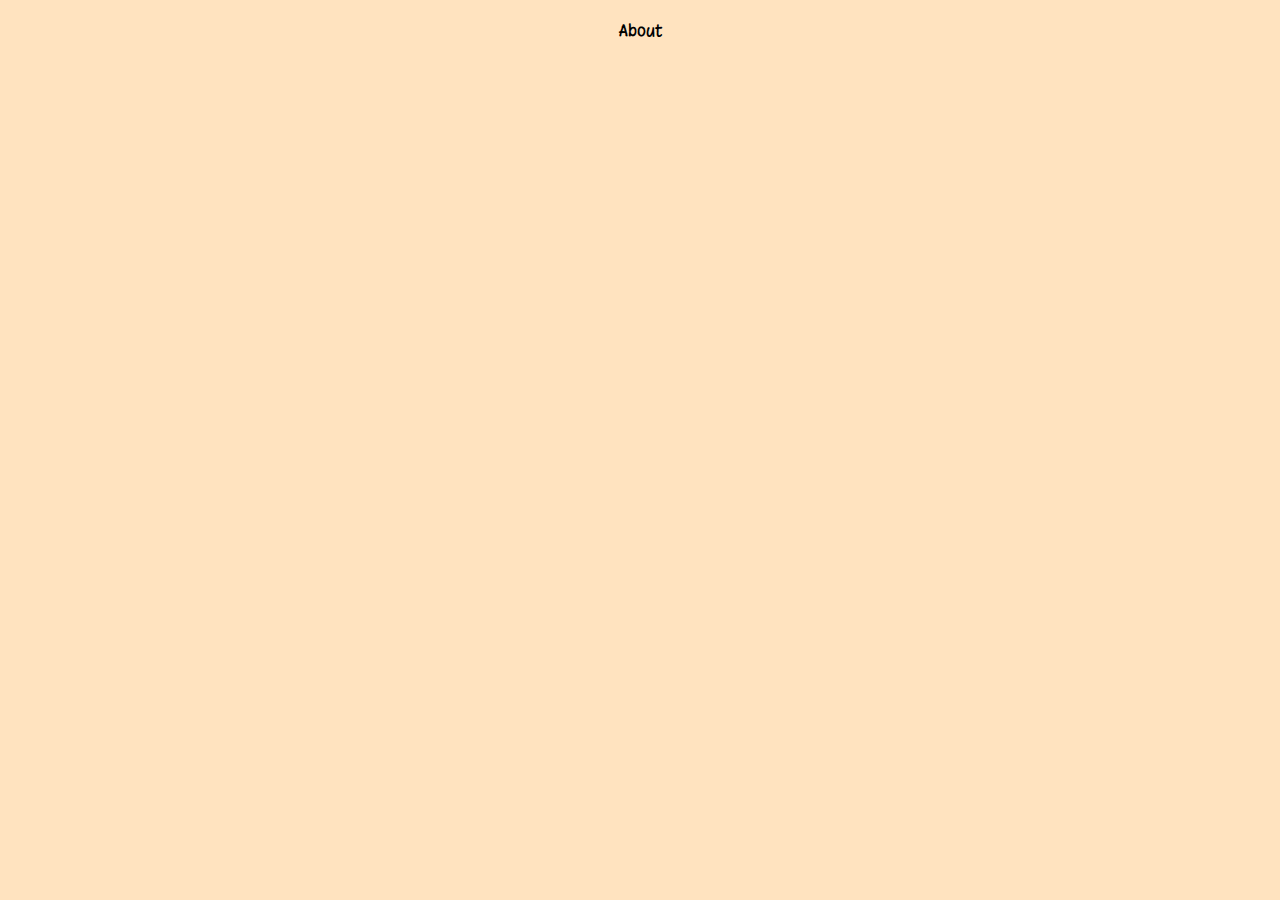
==== about.html @ 0ffdb855 "up" ====
<!DOCTYPE html>
<html lang="en-US">

<head>
  <meta charset="UTF-8">
  <meta name="viewport" content="width=device-width, initial-scale=1">
  <title>My color pencils box</title>
  <link rel="stylesheet" href="css/main.css">
  <link href="https://fonts.googleapis.com/css?family=Margarine&display=swap" rel="stylesheet">
</head>

<body>
  <div class="main-menu">
    About
  </div>
</body>


<script src="js/script.js"></script>

</html>
---- css/main.css ----
body {
  background: #FFE3BF;
  font-family: 'Margarine', sans-serif;
  text-align: center;
  margin: 0;
}
.main-menu {
  text-align: center;
  margin: 20px;
  height: auto;
  top: 0;
  bottom: 0;
}
p {
  margin-top: 10px;
  font-size: 42px;
  color: #D49542;
}
a {
  color: #FFFFFF;
  text-decoration: none;
}
#logo {
  width: 80vw;
  max-width: 250px;
  height: auto;
  max-height: 110px;
  margin: 5vh 0;
}
#play-button {
  width: 50vw;
  max-width: 180px;
  margin: auto;
  color: #5B381C;
  cursor: pointer;
}
#about-button {
  background: #654018;
  color: #fff;
  font-size: 30px;
  padding: 10px 15px;
  border-radius: 30px;
  width: 180px;
  margin: auto;
  cursor: pointer;
}
#play-button:hover, #about-button:hover {
  opacity: 0.75;
}
#play-svg {
  filter: invert(22%) sepia(19%) saturate(1679%) hue-rotate(344deg) brightness(93%) contrast(90%);
}
#background {
  position: fixed;
  opacity: 0.3;
  width: 100%;
  height: auto;
  bottom: 0;
  left: 0;
  z-index: -1;
}
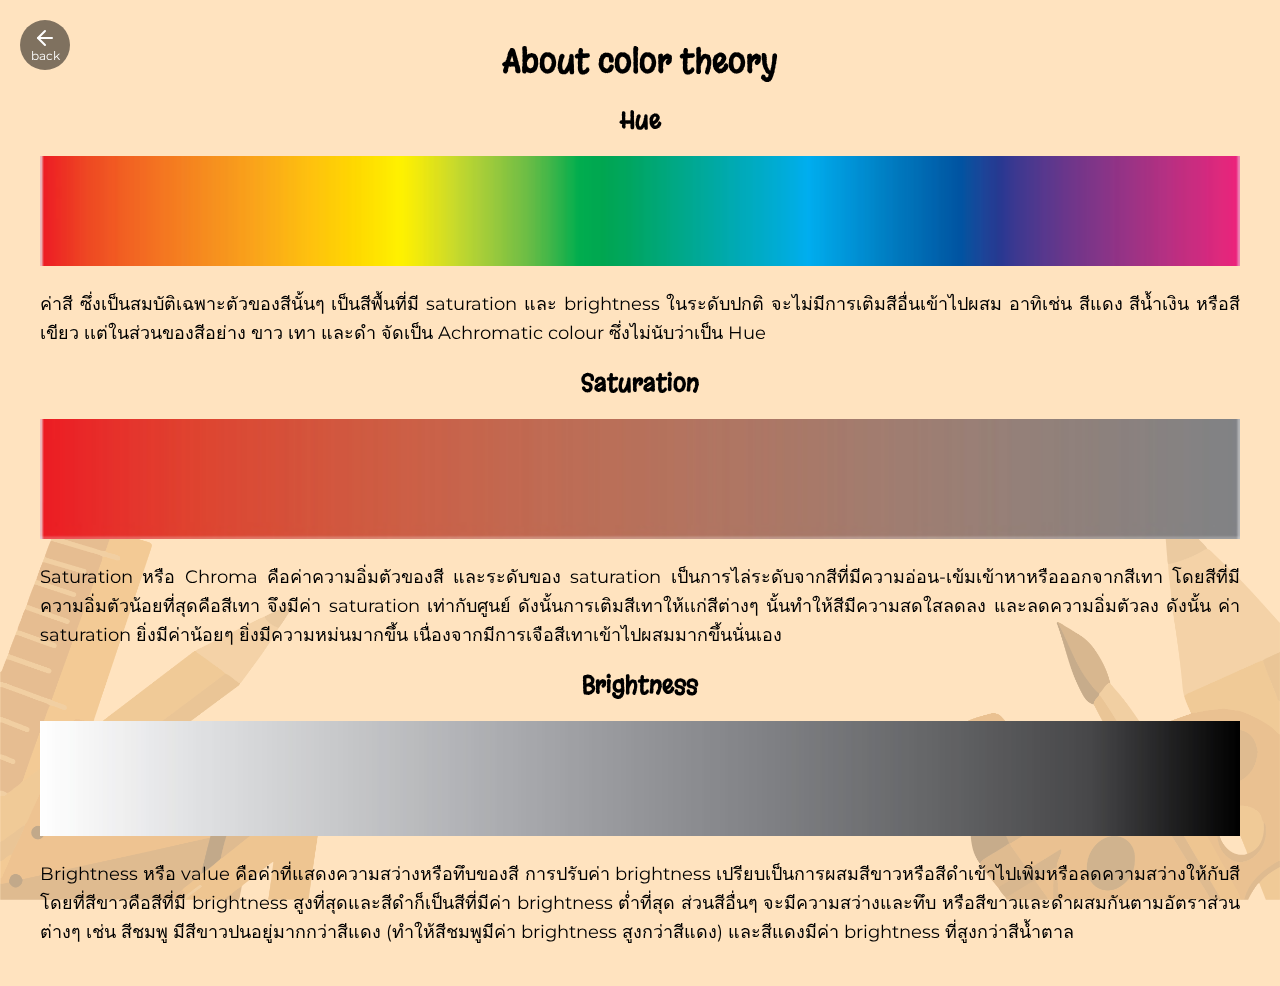
==== commit dbcddccb: "update" ====
--- a/about.html
+++ b/about.html
@@ -4,15 +4,39 @@
 <head>
   <meta charset="UTF-8">
   <meta name="viewport" content="width=device-width, initial-scale=1">
-  <title>My color pencils box</title>
-  <link rel="stylesheet" href="css/main.css">
+  <title>About color</title>
+  <link rel="stylesheet" href="css/about.css">
   <link href="https://fonts.googleapis.com/css?family=Margarine&display=swap" rel="stylesheet">
+  <link href="https://fonts.googleapis.com/css?family=Montserrat&display=swap" rel="stylesheet">
 </head>
 
 <body>
-  <div class="main-menu">
-    About
+  <div class="main">
+    <h1>About color theory</h1>
+    <h2>Hue</h2>
+    <img id="col" src="img/col-hue.jpg">
+    <p>
+      ค่าสี ซึ่งเป็นสมบัติเฉพาะตัวของสีนั้นๆ เป็นสีพื้นที่มี saturation และ brightness ในระดับปกติ จะไม่มีการเติมสีอื่นเข้าไปผสม อาทิเช่น สีแดง สีน้ำเงิน หรือสีเขียว เเต่ในส่วนของสีอย่าง ขาว เทา และดำ จัดเป็น Achromatic colour ซึ่งไม่นับว่าเป็น Hue
+    </p>
+    <h2>Saturation</h2>
+    <img id="col" src="img/col-sat.jpg">
+    <p>
+      Saturation หรือ Chroma คือค่าความอิ่มตัวของสี และระดับของ saturation เป็นการไล่ระดับจากสีที่มีความอ่อน-เข้มเข้าหาหรือออกจากสีเทา โดยสีที่มีความอิ่มตัวน้อยที่สุดคือสีเทา จึงมีค่า saturation เท่ากับศูนย์ ดังนั้นการเติมสีเทาให้เเก่สีต่างๆ นั้นทำให้สีมีความสดใสลดลง และลดความอิ่มตัวลง ดังนั้น ค่า saturation ยิ่งมีค่าน้อยๆ ยิ่งมีความหม่นมากขึ้น เนื่องจากมีการเจือสีเทาเข้าไปผสมมากขึ้นนั่นเอง
+    </p>
+    <h2>Brightness</h2>
+    <img id="col" src="img/col-bri.jpg">
+    <p>
+      Brightness หรือ value คือค่าที่แสดงความสว่างหรือทึบของสี การปรับค่า brightness เปรียบเป็นการผสมสีขาวหรือสีดำเข้าไปเพิ่มหรือลดความสว่างให้กับสี โดยที่สีขาวคือสีที่มี brightness สูงที่สุดและสีดำก็เป็นสีที่มีค่า brightness ต่ำที่สุด ส่วนสีอื่นๆ จะมีความสว่างและทึบ หรือสีขาวและดำผสมกันตามอัตราส่วนต่างๆ เช่น สีชมพู มีสีขาวปนอยู่มากกว่าสีแดง (ทำให้สีชมพูมีค่า brightness สูงกว่าสีแดง) และสีแดงมีค่า brightness ที่สูงกว่าสีน้ำตาล
+    </p>
   </div>
+
+  <div id="back-button">
+    <a href="index.html">
+      <img id="arrow-svg" srcset="img/arrow-left.svg">
+      back
+    </a>
+  </div>
+  <img id="background" src="img/pen_v2.png">
 </body>
 
 
--- a/css/about.css
+++ b/css/about.css
@@ -0,0 +1,61 @@
+body {
+  background: #FFE3BF;
+  font-family: 'Margarine', sans-serif;
+  text-align: center;
+  margin: 0;
+}
+.main {
+  text-align: center;
+  margin: 40px;
+  height: auto;
+  top: 0;
+  bottom: 0;
+}
+ol, p {
+  font-family: 'Montserrat', sans-serif;
+  text-align: justify;
+  font-size: 18px;
+}
+ol {
+  padding-left: 20px;
+}
+a {
+  color: #FFFFFF;
+  text-decoration: none;
+  font-family: 'Montserrat', sans-serif;
+}
+#col {
+  width: 100%;
+  height: auto;
+}
+#back-button {
+  position: fixed;
+  width: 50px;
+  height: 50px;
+  top: 0;
+  left: 0;
+  background: rgba(0, 0, 0, 0.5);
+  color: #fff;
+  font-size: 12px;
+  border-radius: 30px;
+  cursor: pointer;
+  margin: 20px;
+  z-index: 100;
+}
+#back-button #arrow-svg {
+  filter: invert(100%);
+  margin-top: 6px;
+  margin-bottom: -6px;
+}
+#back-button:hover, #back-button:hover {
+  opacity: 0.75;
+}
+#background {
+  position: fixed;
+  opacity: 0.3;
+  width: 100vw;
+  height: auto;
+  bottom: 0;
+  left: 0;
+  z-index: -1;
+}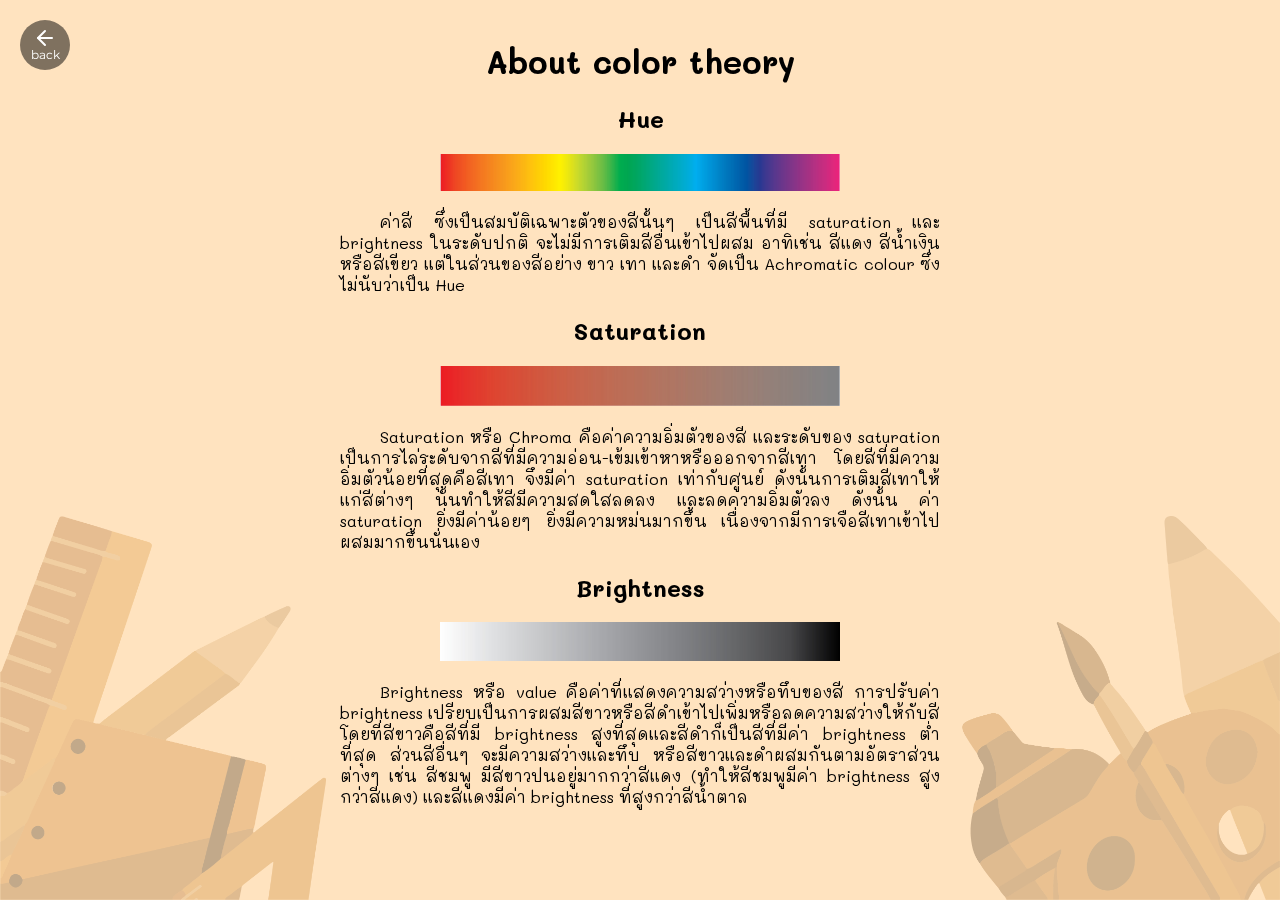
==== commit 1406d049: "up" ====
--- a/about.html
+++ b/about.html
@@ -6,7 +6,7 @@
   <meta name="viewport" content="width=device-width, initial-scale=1">
   <title>About color</title>
   <link rel="stylesheet" href="css/about.css">
-  <link href="https://fonts.googleapis.com/css?family=Margarine&display=swap" rel="stylesheet">
+  <link href="https://fonts.googleapis.com/css?family=Mali&display=swap" rel="stylesheet">
   <link href="https://fonts.googleapis.com/css?family=Montserrat&display=swap" rel="stylesheet">
 </head>
 
@@ -14,22 +14,27 @@
   <div class="main">
     <h1>About color theory</h1>
     <h2>Hue</h2>
-    <img id="col" src="img/col-hue.jpg">
-    <p>
-      ค่าสี ซึ่งเป็นสมบัติเฉพาะตัวของสีนั้นๆ เป็นสีพื้นที่มี saturation และ brightness ในระดับปกติ จะไม่มีการเติมสีอื่นเข้าไปผสม อาทิเช่น สีแดง สีน้ำเงิน หรือสีเขียว เเต่ในส่วนของสีอย่าง ขาว เทา และดำ จัดเป็น Achromatic colour ซึ่งไม่นับว่าเป็น Hue
-    </p>
-    <h2>Saturation</h2>
-    <img id="col" src="img/col-sat.jpg">
-    <p>
-      Saturation หรือ Chroma คือค่าความอิ่มตัวของสี และระดับของ saturation เป็นการไล่ระดับจากสีที่มีความอ่อน-เข้มเข้าหาหรือออกจากสีเทา โดยสีที่มีความอิ่มตัวน้อยที่สุดคือสีเทา จึงมีค่า saturation เท่ากับศูนย์ ดังนั้นการเติมสีเทาให้เเก่สีต่างๆ นั้นทำให้สีมีความสดใสลดลง และลดความอิ่มตัวลง ดังนั้น ค่า saturation ยิ่งมีค่าน้อยๆ ยิ่งมีความหม่นมากขึ้น เนื่องจากมีการเจือสีเทาเข้าไปผสมมากขึ้นนั่นเอง
-    </p>
-    <h2>Brightness</h2>
-    <img id="col" src="img/col-bri.jpg">
-    <p>
-      Brightness หรือ value คือค่าที่แสดงความสว่างหรือทึบของสี การปรับค่า brightness เปรียบเป็นการผสมสีขาวหรือสีดำเข้าไปเพิ่มหรือลดความสว่างให้กับสี โดยที่สีขาวคือสีที่มี brightness สูงที่สุดและสีดำก็เป็นสีที่มีค่า brightness ต่ำที่สุด ส่วนสีอื่นๆ จะมีความสว่างและทึบ หรือสีขาวและดำผสมกันตามอัตราส่วนต่างๆ เช่น สีชมพู มีสีขาวปนอยู่มากกว่าสีแดง (ทำให้สีชมพูมีค่า brightness สูงกว่าสีแดง) และสีแดงมีค่า brightness ที่สูงกว่าสีน้ำตาล
-    </p>
+    <div id="col-block">
+      <img id="col" src="img/col-hue.jpg">
+      <p style="text-indent: 2.5em;">
+        ค่าสี ซึ่งเป็นสมบัติเฉพาะตัวของสีนั้นๆ เป็นสีพื้นที่มี saturation และ brightness ในระดับปกติ จะไม่มีการเติมสีอื่นเข้าไปผสม อาทิเช่น สีแดง สีน้ำเงิน หรือสีเขียว เเต่ในส่วนของสีอย่าง ขาว เทา และดำ จัดเป็น Achromatic colour ซึ่งไม่นับว่าเป็น Hue
+      </p>
+    </div>
+    <div id="col-block">
+      <h2>Saturation</h2>
+      <img id="col" src="img/col-sat.jpg">
+      <p style="text-indent: 2.5em;">
+        Saturation หรือ Chroma คือค่าความอิ่มตัวของสี และระดับของ saturation เป็นการไล่ระดับจากสีที่มีความอ่อน-เข้มเข้าหาหรือออกจากสีเทา โดยสีที่มีความอิ่มตัวน้อยที่สุดคือสีเทา จึงมีค่า saturation เท่ากับศูนย์ ดังนั้นการเติมสีเทาให้เเก่สีต่างๆ นั้นทำให้สีมีความสดใสลดลง และลดความอิ่มตัวลง ดังนั้น ค่า saturation ยิ่งมีค่าน้อยๆ ยิ่งมีความหม่นมากขึ้น เนื่องจากมีการเจือสีเทาเข้าไปผสมมากขึ้นนั่นเอง
+      </p>
+    </div>
+    <div id="col-block">
+      <h2>Brightness</h2>
+      <img id="col" src="img/col-bri.jpg">
+      <p style="text-indent: 2.5em;">
+        Brightness หรือ value คือค่าที่แสดงความสว่างหรือทึบของสี การปรับค่า brightness เปรียบเป็นการผสมสีขาวหรือสีดำเข้าไปเพิ่มหรือลดความสว่างให้กับสี โดยที่สีขาวคือสีที่มี brightness สูงที่สุดและสีดำก็เป็นสีที่มีค่า brightness ต่ำที่สุด ส่วนสีอื่นๆ จะมีความสว่างและทึบ หรือสีขาวและดำผสมกันตามอัตราส่วนต่างๆ เช่น สีชมพู มีสีขาวปนอยู่มากกว่าสีแดง (ทำให้สีชมพูมีค่า brightness สูงกว่าสีแดง) และสีแดงมีค่า brightness ที่สูงกว่าสีน้ำตาล
+      </p>
+    </div>
   </div>
-
   <div id="back-button">
     <a href="index.html">
       <img id="arrow-svg" srcset="img/arrow-left.svg">
--- a/css/about.css
+++ b/css/about.css
@@ -1,6 +1,6 @@
 body {
   background: #FFE3BF;
-  font-family: 'Margarine', sans-serif;
+  font-family: 'Mali', sans-serif;
   text-align: center;
   margin: 0;
 }
@@ -11,10 +11,16 @@
   top: 0;
   bottom: 0;
 }
+#logo {
+  width: 70vw;
+  max-width: 250px;
+  height: auto;
+  max-height: 200px;
+  margin: 5vh 0;
+}
 ol, p {
-  font-family: 'Montserrat', sans-serif;
   text-align: justify;
-  font-size: 18px;
+  font-size: 16px;
 }
 ol {
   padding-left: 20px;
@@ -22,13 +28,18 @@
 a {
   color: #FFFFFF;
   text-decoration: none;
-  font-family: 'Montserrat', sans-serif;
+}
+#col-block {
+  max-width: 600px;
+  margin: auto;
 }
 #col {
   width: 100%;
+  max-width: 400px;
   height: auto;
 }
 #back-button {
+  font-family: 'Montserrat', sans-serif;
   position: fixed;
   width: 50px;
   height: 50px;
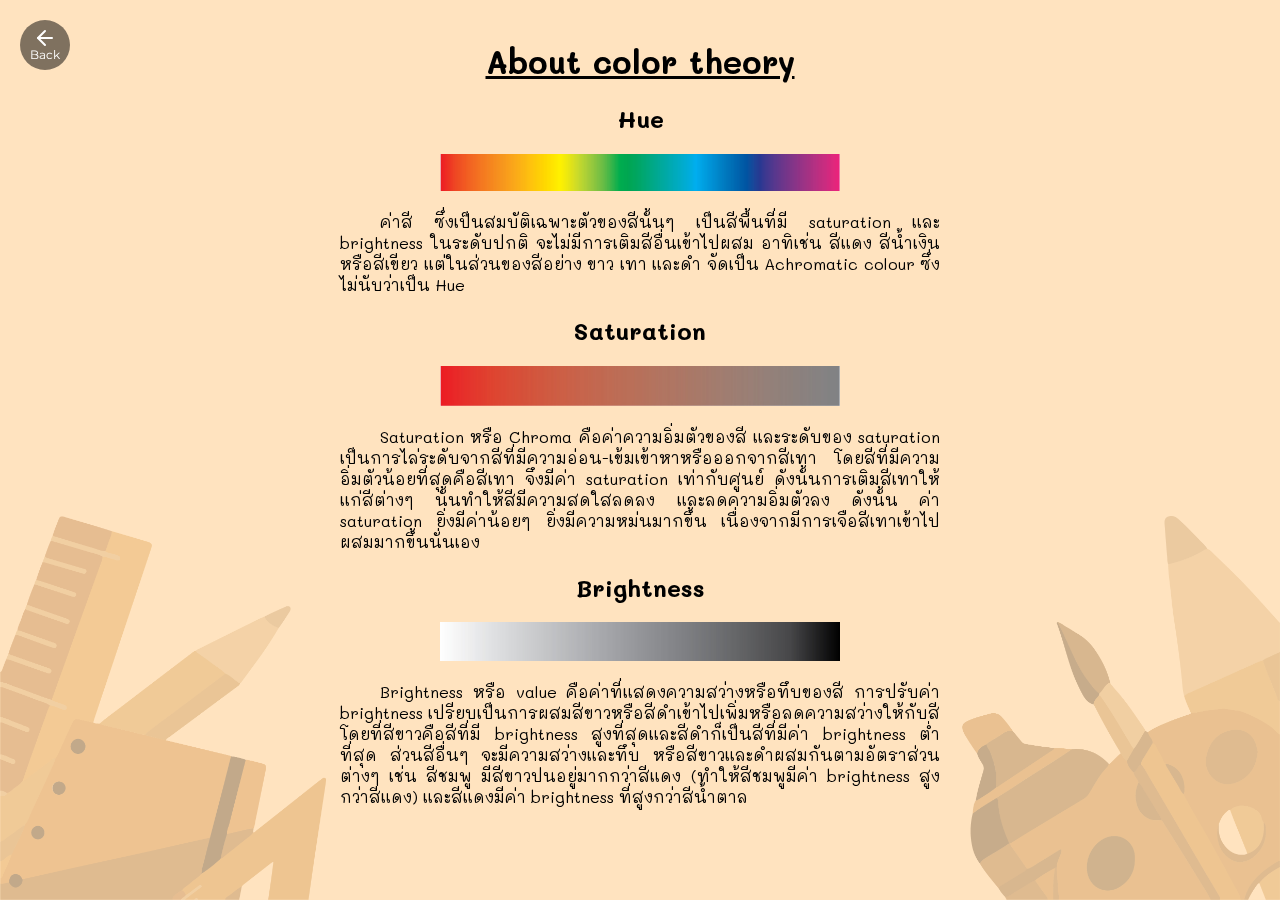
==== commit 4bc78f8b: "fix" ====
--- a/about.html
+++ b/about.html
@@ -8,26 +8,32 @@
   <link rel="stylesheet" href="css/about.css">
   <link href="https://fonts.googleapis.com/css?family=Mali&display=swap" rel="stylesheet">
   <link href="https://fonts.googleapis.com/css?family=Montserrat&display=swap" rel="stylesheet">
+  <link rel="shortcut icon" type="image/svg" href="img/favicon.svg">
 </head>
 
 <body>
   <div class="main">
-    <h1>About color theory</h1>
+    <h1><u>About color theory</u></h1>
+
     <h2>Hue</h2>
     <div id="col-block">
       <img id="col" src="img/col-hue.jpg">
-      <p style="text-indent: 2.5em;">
+      <p style="text-indent: 2.5em;"> <!-- text-indent = การย่อหน้าข้อความ -->
         ค่าสี ซึ่งเป็นสมบัติเฉพาะตัวของสีนั้นๆ เป็นสีพื้นที่มี saturation และ brightness ในระดับปกติ จะไม่มีการเติมสีอื่นเข้าไปผสม อาทิเช่น สีแดง สีน้ำเงิน หรือสีเขียว เเต่ในส่วนของสีอย่าง ขาว เทา และดำ จัดเป็น Achromatic colour ซึ่งไม่นับว่าเป็น Hue
       </p>
     </div>
+
     <div id="col-block">
+
       <h2>Saturation</h2>
       <img id="col" src="img/col-sat.jpg">
       <p style="text-indent: 2.5em;">
         Saturation หรือ Chroma คือค่าความอิ่มตัวของสี และระดับของ saturation เป็นการไล่ระดับจากสีที่มีความอ่อน-เข้มเข้าหาหรือออกจากสีเทา โดยสีที่มีความอิ่มตัวน้อยที่สุดคือสีเทา จึงมีค่า saturation เท่ากับศูนย์ ดังนั้นการเติมสีเทาให้เเก่สีต่างๆ นั้นทำให้สีมีความสดใสลดลง และลดความอิ่มตัวลง ดังนั้น ค่า saturation ยิ่งมีค่าน้อยๆ ยิ่งมีความหม่นมากขึ้น เนื่องจากมีการเจือสีเทาเข้าไปผสมมากขึ้นนั่นเอง
       </p>
     </div>
+
     <div id="col-block">
+
       <h2>Brightness</h2>
       <img id="col" src="img/col-bri.jpg">
       <p style="text-indent: 2.5em;">
@@ -35,16 +41,39 @@
       </p>
     </div>
   </div>
+
   <div id="back-button">
     <a href="index.html">
       <img id="arrow-svg" srcset="img/arrow-left.svg">
-      back
+        Back
     </a>
   </div>
+
   <img id="background" src="img/pen_v2.png">
+
 </body>
 
 
 <script src="js/script.js"></script>
 
-</html>+</html>
+
+<!-- 1. letter-spacing : กำหนดระยะห่างระหว่างตัวอักษร
+2. word-spacing : กำหนดระยะห่างระหว่างคำ
+3. text-indent : เป็นการย่อหน้าหรือเว้นว่างหน้าข้อความ
+4. text-align : จัดให้ชิดซ้าย ขวา หรือวางตรงกลางข้อความ
+5. text-decoration : ตกแต่งให้มีขีดเส้นใต้ เหนือ หรือตรงกลางข้อความ
+6. text-transform : Capitalized Text แปลงให้เป็นตัวพิมพ์เล็ก หรือตัวพิมพ์ใหญ่
+7. white-space : ควบคุมลักษณะการพิมพ์ตัวอักษร
+เวลาใช้งานกับไฟล์ .CSS 
+รูปแบบที่เรียกเป็น class="  " จึงเติม . ก่อนชื่อ class เช่น .text{  }
+รูปแบบที่เรียกเป็น id="  " จึงเติม # ก่อนชื่อ id  เช่น #text{  }
+
+ตัวหนา = ใช้กำหนดข้อความที่อยู่ภายในคำสั่ง ให้แสดงผลด้วยตัวอักษรแบบตัวหนา (bold) มีจุดประสงค์เพื่อเน้นข้อความในประโยคนั้น ใช้ Tag <b>...</b>
+
+       ตัวเอียง = ใช้กำหนดข้อความที่อยู่ภายในคำสั่งให้แสดงผลด้วยตัวอักษรแบบเอน (Italic) มีจุดประสงค์เพื่อเน้นข้อความในประโยคนั้น ใช้ Tag <i>...</i>
+
+       ขีดเส้นใต้ = ใช้กำหนดข้อความที่อยู่ภายในคำสั่ง ให้แสดงผลด้วยตัวอักษรขีดเส้นใต้ (underline) มีจุดประสงค์เพื่อเน้นข้อความในประโยคนั้น ใช้ Tag <u>...</u>
+
+
+-->--- a/css/about.css
+++ b/css/about.css
@@ -4,6 +4,7 @@
   text-align: center;
   margin: 0;
 }
+
 .main {
   text-align: center;
   margin: 40px;
@@ -11,6 +12,7 @@
   top: 0;
   bottom: 0;
 }
+
 #logo {
   width: 70vw;
   max-width: 250px;
@@ -18,26 +20,32 @@
   max-height: 200px;
   margin: 5vh 0;
 }
+
 ol, p {
   text-align: justify;
   font-size: 16px;
 }
+
 ol {
   padding-left: 20px;
 }
+
 a {
   color: #FFFFFF;
   text-decoration: none;
 }
+
 #col-block {
   max-width: 600px;
   margin: auto;
 }
+
 #col {
   width: 100%;
   max-width: 400px;
   height: auto;
 }
+
 #back-button {
   font-family: 'Montserrat', sans-serif;
   position: fixed;
@@ -53,14 +61,17 @@
   margin: 20px;
   z-index: 100;
 }
+
 #back-button #arrow-svg {
   filter: invert(100%);
   margin-top: 6px;
   margin-bottom: -6px;
 }
+
 #back-button:hover, #back-button:hover {
   opacity: 0.75;
 }
+
 #background {
   position: fixed;
   opacity: 0.3;
